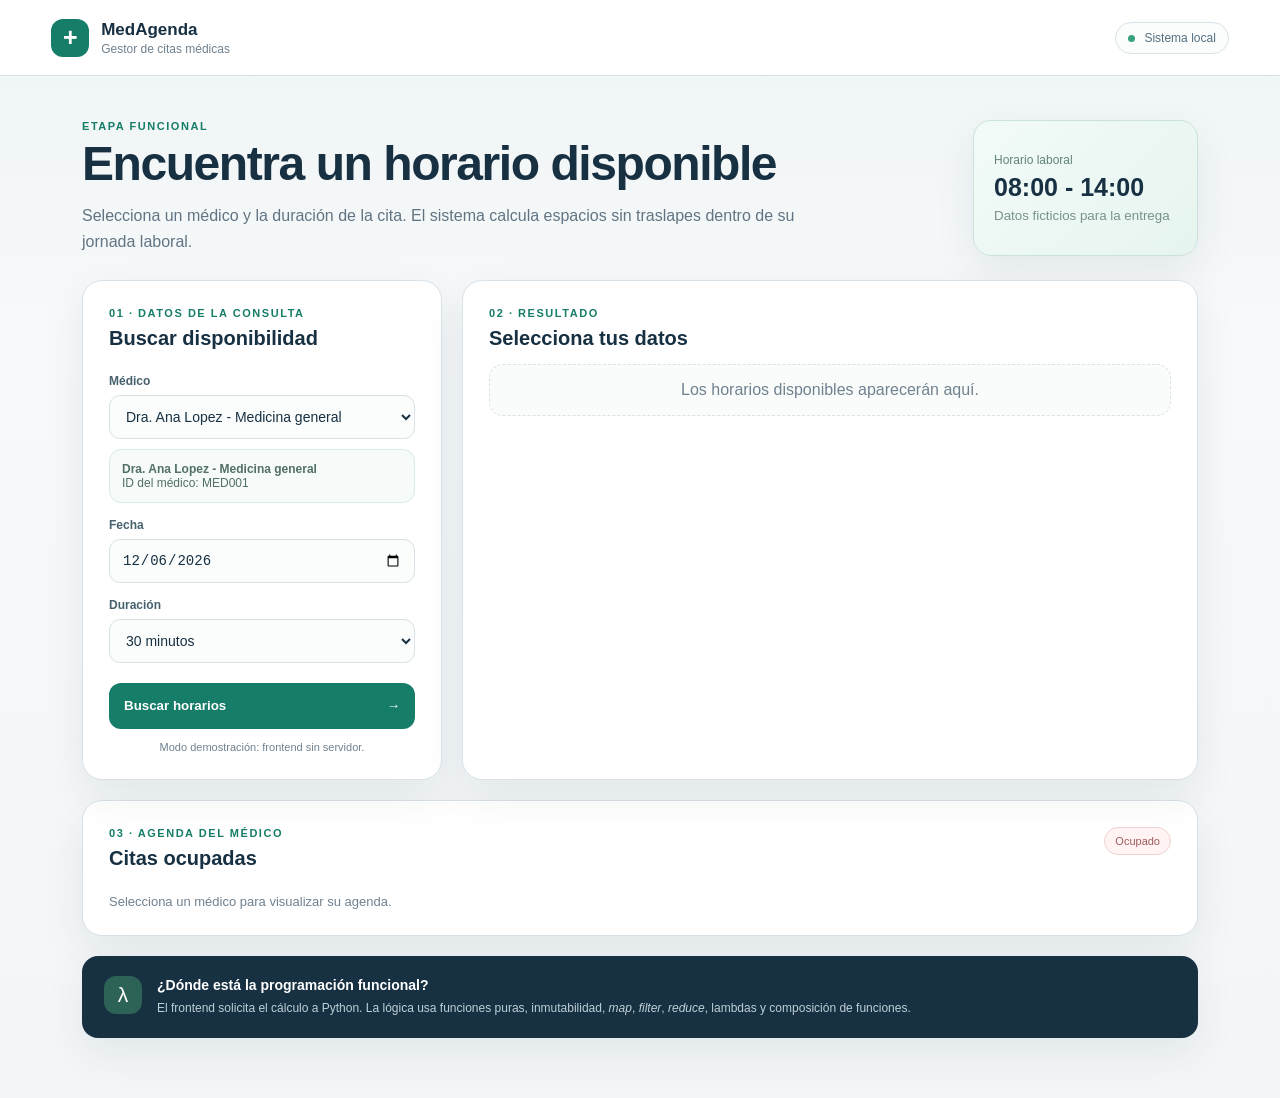
==== frontend/index.html @ f773594a "Commit inicial" ====
<!doctype html>
<html lang="es">
<head>
  <meta charset="utf-8">
  <meta name="viewport" content="width=device-width, initial-scale=1">
  <title>Gestor de Citas Médicas</title>
  <link rel="stylesheet" href="styles.css">
</head>
<body>
  <header class="topbar">
    <div class="brand"><div class="brand-mark">+</div><div><strong>MedAgenda</strong><span>Gestor de citas médicas</span></div></div>
    <div class="status-pill"><span class="dot"></span> Sistema local</div>
  </header>

  <main class="shell">
    <section class="hero">
      <div>
        <p class="eyebrow">ETAPA FUNCIONAL</p>
        <h1>Encuentra un horario disponible</h1>
        <p>Selecciona un médico y la duración de la cita. El sistema calcula espacios sin traslapes dentro de su jornada laboral.</p>
      </div>
      <div class="hero-card"><span>Horario laboral</span><strong>08:00 - 14:00</strong><small>Datos ficticios para la entrega</small></div>
    </section>

    <section class="grid">
      <article class="panel controls">
        <div class="panel-head"><div><p class="eyebrow">01 · DATOS DE LA CONSULTA</p><h2>Buscar disponibilidad</h2></div></div>
        <label for="doctor">Médico</label>
        <select id="doctor"><option value="">Cargando médicos...</option></select>
        <div id="doctor-info" class="doctor-info hidden"></div>
        <label for="date">Fecha</label>
        <input id="date" type="date">
        <label for="duration">Duración</label>
        <select id="duration">
          <option value="15">15 minutos</option>
          <option value="30" selected>30 minutos</option>
          <option value="45">45 minutos</option>
          <option value="60">60 minutos</option>
          <option value="90">90 minutos</option>
          <option value="120">120 minutos</option>
        </select>
        <button id="search" class="primary"><span>Buscar horarios</span><span>→</span></button>
        <p id="connection" class="connection">Conectando con Python...</p>
      </article>

      <article class="panel results">
        <div class="panel-head result-title"><div><p class="eyebrow">02 · RESULTADO</p><h2 id="result-title">Selecciona tus datos</h2></div><div id="count" class="count hidden"></div></div>
        <div id="message" class="message">Los horarios disponibles aparecerán aquí.</div>
        <div id="schedule" class="schedule"></div>
      </article>
    </section>

    <section class="panel occupied-panel">
      <div class="panel-head"><div><p class="eyebrow">03 · AGENDA DEL MÉDICO</p><h2>Citas ocupadas</h2></div><span class="legend occupied">Ocupado</span></div>
      <div id="occupied" class="occupied-list"><div class="muted">Selecciona un médico para visualizar su agenda.</div></div>
    </section>

    <section id="functional-note" class="functional-note">
      <div class="note-icon">λ</div>
      <div><strong>¿Dónde está la programación funcional?</strong><p>El frontend solicita el cálculo a Python. La lógica usa funciones puras, inmutabilidad, <em>map</em>, <em>filter</em>, <em>reduce</em>, lambdas y composición de funciones.</p></div>
    </section>
  </main>
  <script src="app.js"></script>
</body>
</html>
---- frontend/styles.css ----
:root{--bg:#f3f6f8;--panel:#fff;--ink:#173042;--muted:#70818f;--line:#d9e2e8;--primary:#167d68;--primary-dark:#0f6655;--soft:#e8f5f1;--danger:#a94a4a;--shadow:0 16px 40px rgba(19,47,65,.08);--radius:20px}
*{box-sizing:border-box}body{margin:0;font-family:Inter,Segoe UI,Arial,sans-serif;background:linear-gradient(180deg,#eef4f5 0,#f7f9fa 330px,var(--bg) 100%);color:var(--ink)}
.topbar{height:76px;background:#fff;border-bottom:1px solid var(--line);display:flex;align-items:center;justify-content:space-between;padding:0 clamp(20px,4vw,64px);position:sticky;top:0;z-index:5}.brand{display:flex;align-items:center;gap:12px}.brand-mark{width:38px;height:38px;border-radius:12px;background:var(--primary);color:white;display:grid;place-items:center;font-size:25px;font-weight:700}.brand strong{display:block;font-size:17px}.brand span{display:block;color:var(--muted);font-size:12px;margin-top:2px}.status-pill{border:1px solid var(--line);padding:8px 12px;border-radius:999px;font-size:12px;color:#547080;background:#fbfcfc}.dot{display:inline-block;width:7px;height:7px;border-radius:50%;background:#37a27d;margin-right:6px}
.shell{max-width:1160px;margin:0 auto;padding:44px 22px 60px}.hero{display:flex;justify-content:space-between;gap:28px;align-items:stretch;margin-bottom:24px}.eyebrow{margin:0 0 8px;font-size:11px;letter-spacing:.14em;font-weight:800;color:var(--primary)}h1{font-size:clamp(31px,5vw,48px);line-height:1.02;margin:0 0 14px;letter-spacing:-.03em}h2{margin:0;font-size:20px}.hero p:not(.eyebrow){max-width:720px;color:#617482;line-height:1.65;margin:0}.hero-card{min-width:225px;border:1px solid #cae2db;background:linear-gradient(135deg,#f2fbf7,#e6f4f0);border-radius:18px;padding:20px;box-shadow:var(--shadow);display:flex;flex-direction:column;justify-content:center}.hero-card span{font-size:12px;color:#648477}.hero-card strong{font-size:25px;margin:6px 0}.hero-card small{color:#79928c}
.grid{display:grid;grid-template-columns:360px 1fr;gap:20px}.panel{background:var(--panel);border:1px solid var(--line);border-radius:var(--radius);box-shadow:var(--shadow)}.controls{padding:26px}.results{padding:26px;min-height:440px}.panel-head{display:flex;justify-content:space-between;align-items:flex-start;margin-bottom:24px}.controls label{font-size:12px;font-weight:800;color:#47606e;display:block;margin:15px 0 7px}.controls select,.controls input{width:100%;border:1px solid var(--line);height:44px;border-radius:11px;padding:0 12px;background:#fbfcfc;color:var(--ink);font-size:14px;outline:none}.controls select:focus,.controls input:focus{border-color:#83bdae;box-shadow:0 0 0 3px rgba(22,125,104,.1)}.primary{margin-top:20px;width:100%;height:46px;border:0;border-radius:12px;background:var(--primary);color:white;font-weight:800;display:flex;align-items:center;justify-content:space-between;padding:0 15px;cursor:pointer;transition:.18s}.primary:hover{background:var(--primary-dark);transform:translateY(-1px)}.connection{font-size:11px;color:var(--muted);text-align:center;margin:12px 0 0}.doctor-info{background:#f6faf9;border:1px solid #d8ece7;border-radius:12px;padding:12px;margin-top:10px;font-size:12px;color:#527064}.hidden{display:none}.result-title{margin-bottom:14px}.count{background:var(--soft);color:var(--primary-dark);font-weight:800;padding:7px 10px;border-radius:999px;font-size:12px}.message{color:var(--muted);background:#fafcfc;border:1px dashed var(--line);border-radius:14px;padding:16px;text-align:center}.message.error{border-color:#e7c9c9;color:var(--danger);background:#fff9f9}.schedule{display:grid;grid-template-columns:repeat(auto-fill,minmax(170px,1fr));gap:12px;margin-top:16px}.slot{border:1px solid #cfe4de;background:#f8fcfb;border-radius:14px;padding:16px;cursor:pointer;transition:.15s}.slot:hover{border-color:#89bcae;background:var(--soft);transform:translateY(-2px)}.slot strong{display:block;font-size:19px;margin-bottom:5px}.slot span{font-size:11px;color:#648078}.empty{padding:30px 15px;text-align:center;color:var(--muted);grid-column:1/-1}.occupied-panel{margin-top:20px;padding:26px}.occupied-list{display:flex;gap:10px;flex-wrap:wrap}.occupied{font-size:11px;background:#fff3f3;border:1px solid #efd1d1;color:#a15c5c;padding:7px 10px;border-radius:999px}.occupied-slot{padding:11px 13px;border-radius:11px;background:#fff6f6;border:1px solid #efd8d8;color:#805c5c;font-size:12px}.muted{color:var(--muted);font-size:13px}.functional-note{display:flex;gap:15px;align-items:flex-start;margin-top:20px;padding:20px 22px;border-radius:16px;background:#173042;color:white;box-shadow:var(--shadow)}.functional-note .note-icon{width:38px;height:38px;border-radius:12px;background:#2d6257;display:grid;place-items:center;font-size:21px}.functional-note strong{font-size:14px}.functional-note p{margin:5px 0 0;color:#bed0d8;font-size:12px;line-height:1.6}
@media(max-width:860px){.hero{flex-direction:column}.hero-card{min-width:0}.grid{grid-template-columns:1fr}.results{min-height:360px}}@media(max-width:520px){.topbar{padding:0 15px}.status-pill{display:none}.shell{padding:28px 14px 44px}.controls,.results,.occupied-panel{padding:20px}.schedule{grid-template-columns:repeat(2,minmax(0,1fr))}.slot strong{font-size:17px}}
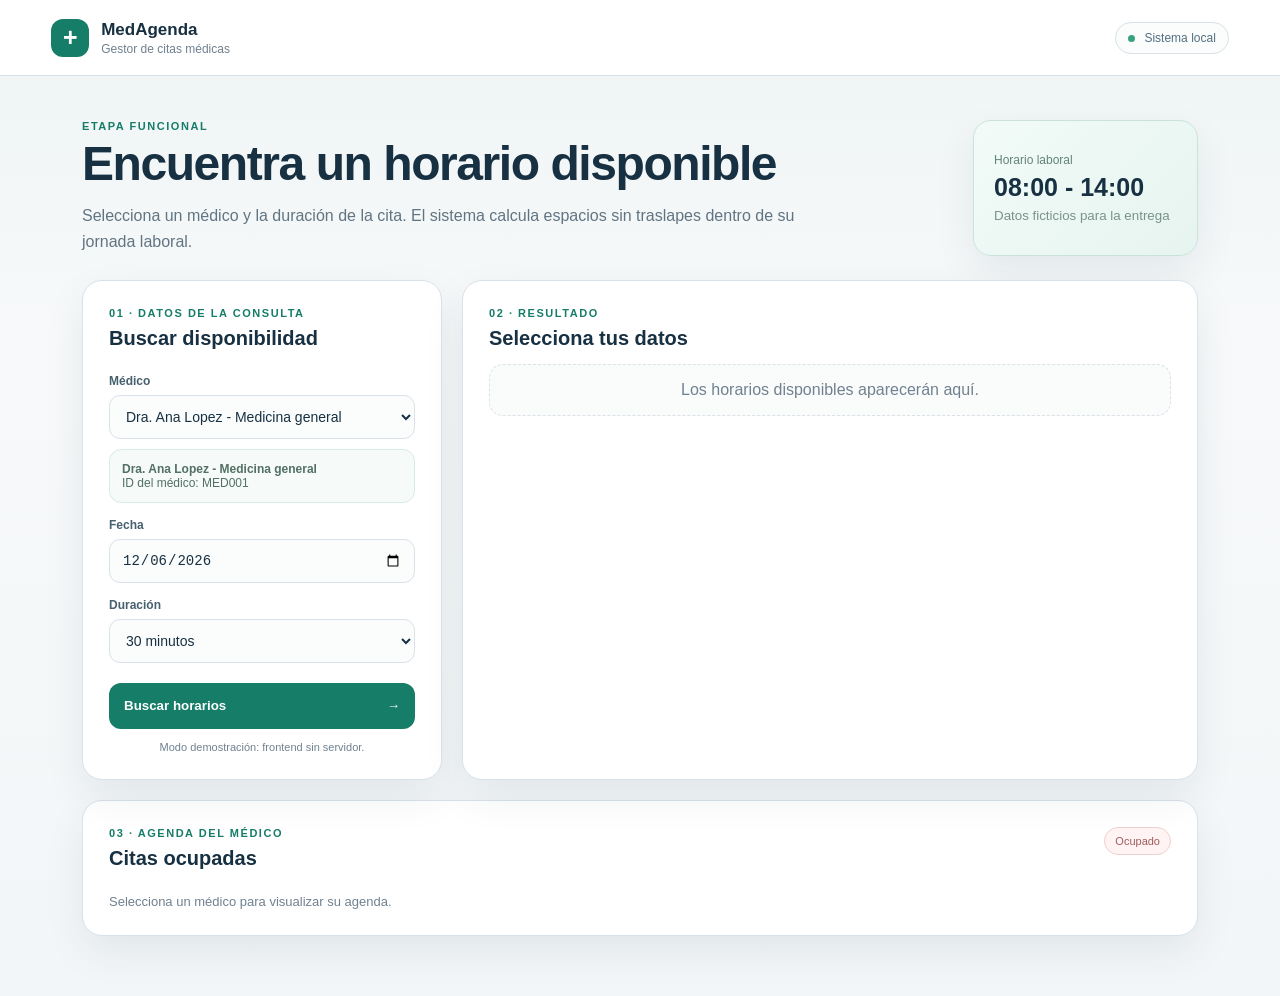
==== commit 06a27892: "Update index.html" ====
--- a/frontend/index.html
+++ b/frontend/index.html
@@ -54,12 +54,6 @@
       <div class="panel-head"><div><p class="eyebrow">03 · AGENDA DEL MÉDICO</p><h2>Citas ocupadas</h2></div><span class="legend occupied">Ocupado</span></div>
       <div id="occupied" class="occupied-list"><div class="muted">Selecciona un médico para visualizar su agenda.</div></div>
     </section>
-
-    <section id="functional-note" class="functional-note">
-      <div class="note-icon">λ</div>
-      <div><strong>¿Dónde está la programación funcional?</strong><p>El frontend solicita el cálculo a Python. La lógica usa funciones puras, inmutabilidad, <em>map</em>, <em>filter</em>, <em>reduce</em>, lambdas y composición de funciones.</p></div>
-    </section>
-  </main>
   <script src="app.js"></script>
 </body>
 </html>
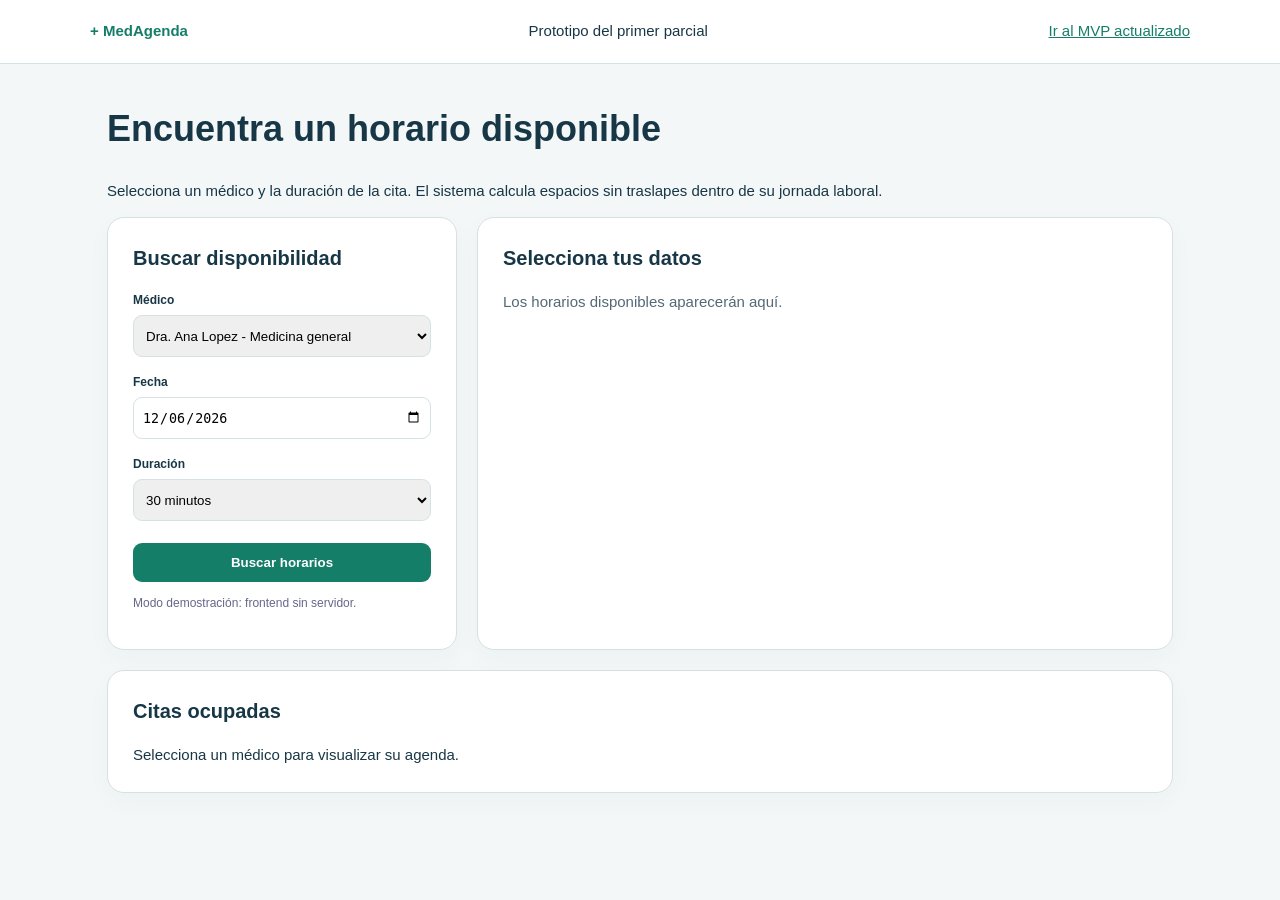
==== commit 13acf2fb: "Merge pull request #1 from luisgabrielrosas4-glitch/segundo-parcial-mvp-2026 Segundo parcial mvp 202" ====
--- a/frontend/index.html
+++ b/frontend/index.html
@@ -1,59 +1,7 @@
 <!doctype html>
-<html lang="es">
-<head>
-  <meta charset="utf-8">
-  <meta name="viewport" content="width=device-width, initial-scale=1">
-  <title>Gestor de Citas Médicas</title>
-  <link rel="stylesheet" href="styles.css">
-</head>
-<body>
-  <header class="topbar">
-    <div class="brand"><div class="brand-mark">+</div><div><strong>MedAgenda</strong><span>Gestor de citas médicas</span></div></div>
-    <div class="status-pill"><span class="dot"></span> Sistema local</div>
-  </header>
-
-  <main class="shell">
-    <section class="hero">
-      <div>
-        <p class="eyebrow">ETAPA FUNCIONAL</p>
-        <h1>Encuentra un horario disponible</h1>
-        <p>Selecciona un médico y la duración de la cita. El sistema calcula espacios sin traslapes dentro de su jornada laboral.</p>
-      </div>
-      <div class="hero-card"><span>Horario laboral</span><strong>08:00 - 14:00</strong><small>Datos ficticios para la entrega</small></div>
-    </section>
-
-    <section class="grid">
-      <article class="panel controls">
-        <div class="panel-head"><div><p class="eyebrow">01 · DATOS DE LA CONSULTA</p><h2>Buscar disponibilidad</h2></div></div>
-        <label for="doctor">Médico</label>
-        <select id="doctor"><option value="">Cargando médicos...</option></select>
-        <div id="doctor-info" class="doctor-info hidden"></div>
-        <label for="date">Fecha</label>
-        <input id="date" type="date">
-        <label for="duration">Duración</label>
-        <select id="duration">
-          <option value="15">15 minutos</option>
-          <option value="30" selected>30 minutos</option>
-          <option value="45">45 minutos</option>
-          <option value="60">60 minutos</option>
-          <option value="90">90 minutos</option>
-          <option value="120">120 minutos</option>
-        </select>
-        <button id="search" class="primary"><span>Buscar horarios</span><span>→</span></button>
-        <p id="connection" class="connection">Conectando con Python...</p>
-      </article>
-
-      <article class="panel results">
-        <div class="panel-head result-title"><div><p class="eyebrow">02 · RESULTADO</p><h2 id="result-title">Selecciona tus datos</h2></div><div id="count" class="count hidden"></div></div>
-        <div id="message" class="message">Los horarios disponibles aparecerán aquí.</div>
-        <div id="schedule" class="schedule"></div>
-      </article>
-    </section>
-
-    <section class="panel occupied-panel">
-      <div class="panel-head"><div><p class="eyebrow">03 · AGENDA DEL MÉDICO</p><h2>Citas ocupadas</h2></div><span class="legend occupied">Ocupado</span></div>
-      <div id="occupied" class="occupied-list"><div class="muted">Selecciona un médico para visualizar su agenda.</div></div>
-    </section>
-  <script src="app.js"></script>
-</body>
-</html>
+<html lang="es"><head><meta charset="utf-8"><meta name="viewport" content="width=device-width,initial-scale=1"><title>Gestor de Citas - Primer parcial</title><link rel="stylesheet" href="styles.css"><script src="app.js" defer></script></head>
+<body><header><strong>+ MedAgenda</strong><span>Prototipo del primer parcial</span><a href="/">Ir al MVP actualizado</a></header>
+<main><h1>Encuentra un horario disponible</h1><p>Selecciona un médico y la duración de la cita. El sistema calcula espacios sin traslapes dentro de su jornada laboral.</p>
+<section class="layout"><div class="panel"><h2>Buscar disponibilidad</h2><label for="doctor">Médico</label><select id="doctor"></select><p id="doctor-info"></p><label for="date">Fecha</label><input id="date" type="date"><label for="duration">Duración</label><select id="duration"><option value="15">15 minutos</option><option value="30" selected>30 minutos</option><option value="45">45 minutos</option><option value="60">60 minutos</option><option value="90">90 minutos</option><option value="120">120 minutos</option></select><button id="search">Buscar horarios</button><p id="connection"></p></div>
+<div class="panel"><h2 id="result-title">Selecciona tus datos</h2><strong id="count"></strong><p id="message">Los horarios disponibles aparecerán aquí.</p><div id="schedule"></div></div></section>
+<div class="panel"><h2>Citas ocupadas</h2><div id="occupied">Selecciona un médico para visualizar su agenda.</div></div></main></body></html>
--- a/frontend/styles.css
+++ b/frontend/styles.css
@@ -1,6 +1 @@
-:root{--bg:#f3f6f8;--panel:#fff;--ink:#173042;--muted:#70818f;--line:#d9e2e8;--primary:#167d68;--primary-dark:#0f6655;--soft:#e8f5f1;--danger:#a94a4a;--shadow:0 16px 40px rgba(19,47,65,.08);--radius:20px}
-*{box-sizing:border-box}body{margin:0;font-family:Inter,Segoe UI,Arial,sans-serif;background:linear-gradient(180deg,#eef4f5 0,#f7f9fa 330px,var(--bg) 100%);color:var(--ink)}
-.topbar{height:76px;background:#fff;border-bottom:1px solid var(--line);display:flex;align-items:center;justify-content:space-between;padding:0 clamp(20px,4vw,64px);position:sticky;top:0;z-index:5}.brand{display:flex;align-items:center;gap:12px}.brand-mark{width:38px;height:38px;border-radius:12px;background:var(--primary);color:white;display:grid;place-items:center;font-size:25px;font-weight:700}.brand strong{display:block;font-size:17px}.brand span{display:block;color:var(--muted);font-size:12px;margin-top:2px}.status-pill{border:1px solid var(--line);padding:8px 12px;border-radius:999px;font-size:12px;color:#547080;background:#fbfcfc}.dot{display:inline-block;width:7px;height:7px;border-radius:50%;background:#37a27d;margin-right:6px}
-.shell{max-width:1160px;margin:0 auto;padding:44px 22px 60px}.hero{display:flex;justify-content:space-between;gap:28px;align-items:stretch;margin-bottom:24px}.eyebrow{margin:0 0 8px;font-size:11px;letter-spacing:.14em;font-weight:800;color:var(--primary)}h1{font-size:clamp(31px,5vw,48px);line-height:1.02;margin:0 0 14px;letter-spacing:-.03em}h2{margin:0;font-size:20px}.hero p:not(.eyebrow){max-width:720px;color:#617482;line-height:1.65;margin:0}.hero-card{min-width:225px;border:1px solid #cae2db;background:linear-gradient(135deg,#f2fbf7,#e6f4f0);border-radius:18px;padding:20px;box-shadow:var(--shadow);display:flex;flex-direction:column;justify-content:center}.hero-card span{font-size:12px;color:#648477}.hero-card strong{font-size:25px;margin:6px 0}.hero-card small{color:#79928c}
-.grid{display:grid;grid-template-columns:360px 1fr;gap:20px}.panel{background:var(--panel);border:1px solid var(--line);border-radius:var(--radius);box-shadow:var(--shadow)}.controls{padding:26px}.results{padding:26px;min-height:440px}.panel-head{display:flex;justify-content:space-between;align-items:flex-start;margin-bottom:24px}.controls label{font-size:12px;font-weight:800;color:#47606e;display:block;margin:15px 0 7px}.controls select,.controls input{width:100%;border:1px solid var(--line);height:44px;border-radius:11px;padding:0 12px;background:#fbfcfc;color:var(--ink);font-size:14px;outline:none}.controls select:focus,.controls input:focus{border-color:#83bdae;box-shadow:0 0 0 3px rgba(22,125,104,.1)}.primary{margin-top:20px;width:100%;height:46px;border:0;border-radius:12px;background:var(--primary);color:white;font-weight:800;display:flex;align-items:center;justify-content:space-between;padding:0 15px;cursor:pointer;transition:.18s}.primary:hover{background:var(--primary-dark);transform:translateY(-1px)}.connection{font-size:11px;color:var(--muted);text-align:center;margin:12px 0 0}.doctor-info{background:#f6faf9;border:1px solid #d8ece7;border-radius:12px;padding:12px;margin-top:10px;font-size:12px;color:#527064}.hidden{display:none}.result-title{margin-bottom:14px}.count{background:var(--soft);color:var(--primary-dark);font-weight:800;padding:7px 10px;border-radius:999px;font-size:12px}.message{color:var(--muted);background:#fafcfc;border:1px dashed var(--line);border-radius:14px;padding:16px;text-align:center}.message.error{border-color:#e7c9c9;color:var(--danger);background:#fff9f9}.schedule{display:grid;grid-template-columns:repeat(auto-fill,minmax(170px,1fr));gap:12px;margin-top:16px}.slot{border:1px solid #cfe4de;background:#f8fcfb;border-radius:14px;padding:16px;cursor:pointer;transition:.15s}.slot:hover{border-color:#89bcae;background:var(--soft);transform:translateY(-2px)}.slot strong{display:block;font-size:19px;margin-bottom:5px}.slot span{font-size:11px;color:#648078}.empty{padding:30px 15px;text-align:center;color:var(--muted);grid-column:1/-1}.occupied-panel{margin-top:20px;padding:26px}.occupied-list{display:flex;gap:10px;flex-wrap:wrap}.occupied{font-size:11px;background:#fff3f3;border:1px solid #efd1d1;color:#a15c5c;padding:7px 10px;border-radius:999px}.occupied-slot{padding:11px 13px;border-radius:11px;background:#fff6f6;border:1px solid #efd8d8;color:#805c5c;font-size:12px}.muted{color:var(--muted);font-size:13px}.functional-note{display:flex;gap:15px;align-items:flex-start;margin-top:20px;padding:20px 22px;border-radius:16px;background:#173042;color:white;box-shadow:var(--shadow)}.functional-note .note-icon{width:38px;height:38px;border-radius:12px;background:#2d6257;display:grid;place-items:center;font-size:21px}.functional-note strong{font-size:14px}.functional-note p{margin:5px 0 0;color:#bed0d8;font-size:12px;line-height:1.6}
-@media(max-width:860px){.hero{flex-direction:column}.hero-card{min-width:0}.grid{grid-template-columns:1fr}.results{min-height:360px}}@media(max-width:520px){.topbar{padding:0 15px}.status-pill{display:none}.shell{padding:28px 14px 44px}.controls,.results,.occupied-panel{padding:20px}.schedule{grid-template-columns:repeat(2,minmax(0,1fr))}.slot strong{font-size:17px}}
+:root{--green:#157e68;--ink:#183746;--line:#d6e1e6}*{box-sizing:border-box}body{margin:0;background:#f3f7f8;font:15px/1.5 Segoe UI,Arial,sans-serif;color:var(--ink)}header{display:flex;justify-content:space-between;align-items:center;background:white;border-bottom:1px solid var(--line);padding:20px max(18px,calc((100vw - 1100px)/2));gap:15px}header strong{color:var(--green)}header a{color:var(--green)}main{max-width:1100px;margin:38px auto;padding:0 17px}h1{font-size:36px}h2{font-size:20px;margin:0 0 18px}.layout{display:grid;grid-template-columns:350px 1fr;gap:20px}.panel{background:white;border:1px solid var(--line);border-radius:17px;padding:25px;margin-bottom:20px;box-shadow:0 9px 25px #17354208}label{display:block;font-weight:700;font-size:12px;margin:16px 0 6px}select,input{width:100%;height:42px;padding:8px;border-radius:9px;border:1px solid var(--line)}button{cursor:pointer}#search{border:0;background:var(--green);color:white;border-radius:9px;padding:12px 17px;margin-top:22px;width:100%;font-weight:700}#schedule{display:grid;grid-template-columns:repeat(auto-fill,minmax(155px,1fr));gap:10px}.slot{background:#eaf8f3;border:1px solid #a7d4c4;border-radius:10px;padding:14px;cursor:pointer}.slot strong{display:block}.slot[aria-pressed=true]{border-color:var(--green);background:#c8edde}#occupied{display:flex;gap:8px;flex-wrap:wrap}.busy{background:#fff1f1;padding:8px;border-radius:8px;color:#994d4d}#connection{font-size:12px;color:#668}#message{color:#536976}@media(max-width:720px){.layout{grid-template-columns:1fr}header{flex-wrap:wrap}}
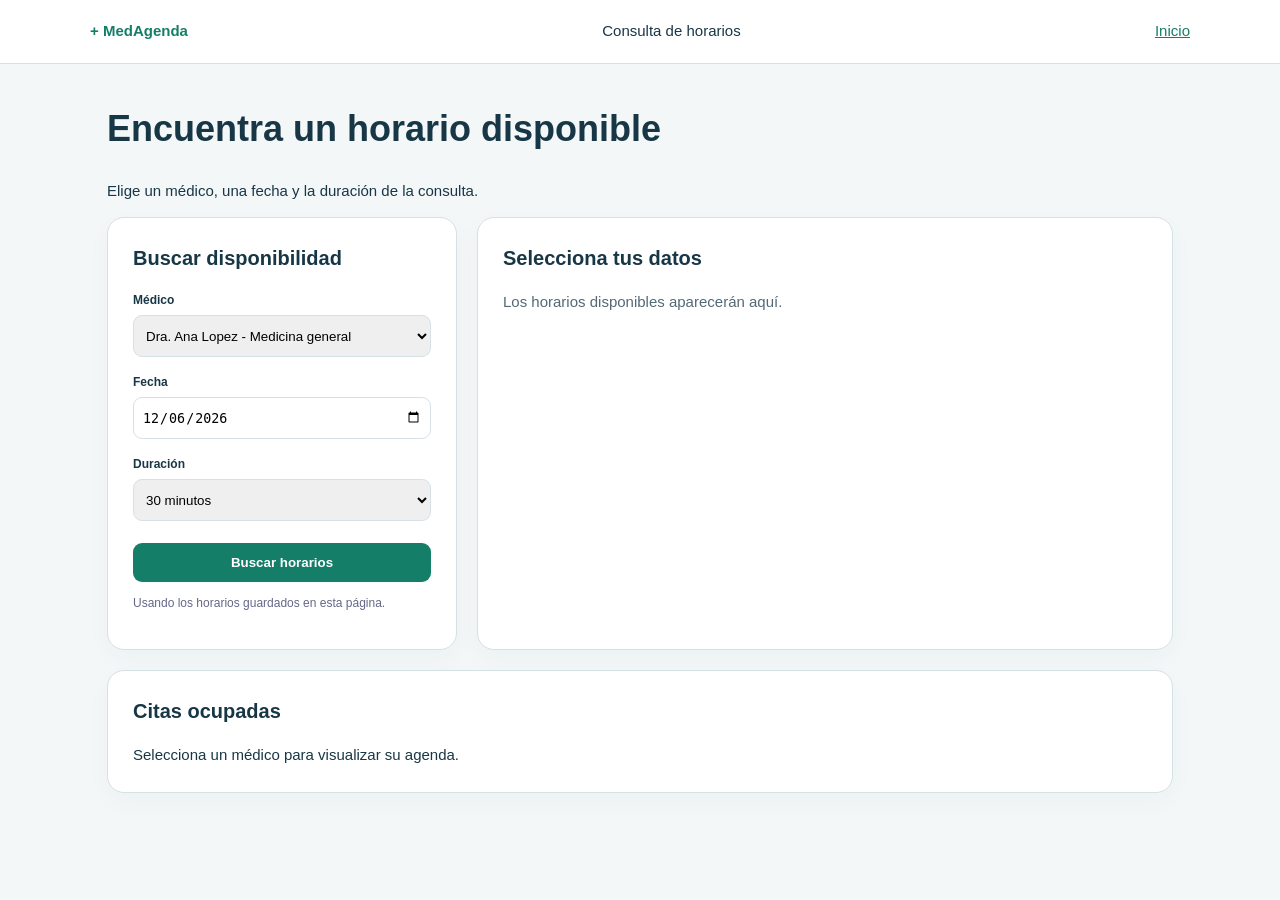
==== commit 842f74f4: "Merge pull request #3 from luisgabrielrosas4-glitch/segundo-parcial-mvp-2026 Segundo parcial mvp 202" ====
--- a/frontend/index.html
+++ b/frontend/index.html
@@ -1,7 +1,7 @@
 <!doctype html>
-<html lang="es"><head><meta charset="utf-8"><meta name="viewport" content="width=device-width,initial-scale=1"><title>Gestor de Citas - Primer parcial</title><link rel="stylesheet" href="styles.css"><script src="app.js" defer></script></head>
-<body><header><strong>+ MedAgenda</strong><span>Prototipo del primer parcial</span><a href="/">Ir al MVP actualizado</a></header>
-<main><h1>Encuentra un horario disponible</h1><p>Selecciona un médico y la duración de la cita. El sistema calcula espacios sin traslapes dentro de su jornada laboral.</p>
+<html lang="es"><head><meta charset="utf-8"><meta name="viewport" content="width=device-width,initial-scale=1"><title>MedAgenda | Consultar horarios</title><link rel="stylesheet" href="styles.css"><script src="app.js" defer></script></head>
+<body><header><strong>+ MedAgenda</strong><span>Consulta de horarios</span><a href="/">Inicio</a></header>
+<main><h1>Encuentra un horario disponible</h1><p>Elige un médico, una fecha y la duración de la consulta.</p>
 <section class="layout"><div class="panel"><h2>Buscar disponibilidad</h2><label for="doctor">Médico</label><select id="doctor"></select><p id="doctor-info"></p><label for="date">Fecha</label><input id="date" type="date"><label for="duration">Duración</label><select id="duration"><option value="15">15 minutos</option><option value="30" selected>30 minutos</option><option value="45">45 minutos</option><option value="60">60 minutos</option><option value="90">90 minutos</option><option value="120">120 minutos</option></select><button id="search">Buscar horarios</button><p id="connection"></p></div>
 <div class="panel"><h2 id="result-title">Selecciona tus datos</h2><strong id="count"></strong><p id="message">Los horarios disponibles aparecerán aquí.</p><div id="schedule"></div></div></section>
 <div class="panel"><h2>Citas ocupadas</h2><div id="occupied">Selecciona un médico para visualizar su agenda.</div></div></main></body></html>
